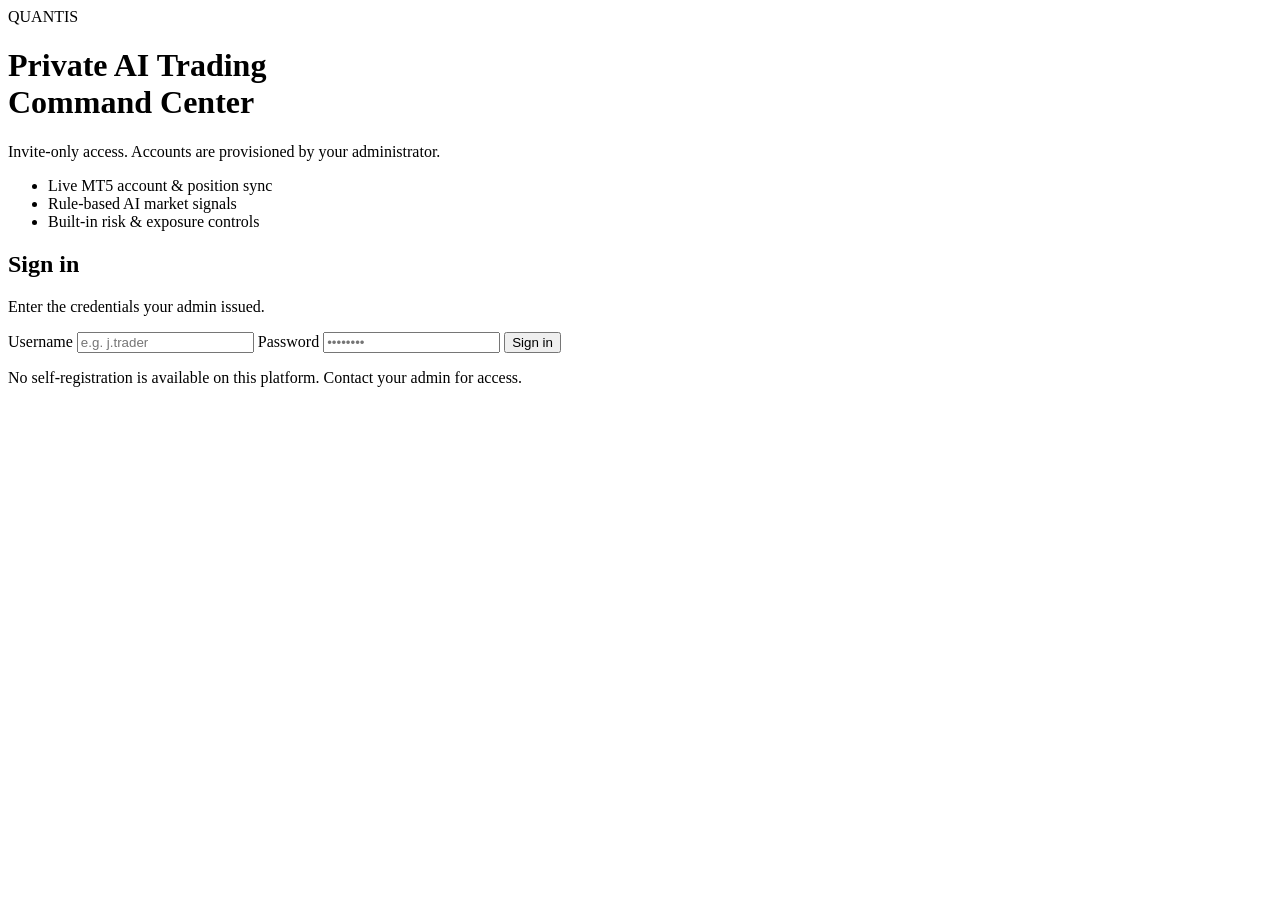
==== index.html @ 5a0a0c22 "Add files via upload" ====
<!DOCTYPE html>
<html lang="en">
<head>
<meta charset="UTF-8">
<meta name="viewport" content="width=device-width, initial-scale=1.0">
<title>Sign in · AI Trading Command Center</title>
<link rel="stylesheet" href="/css/style.css">
</head>
<body class="auth-body">

  <div class="auth-shell">
    <div class="auth-brand">
      <div class="brand-mark">
        <span class="brand-dot"></span>
        <span class="brand-name">QUANTIS</span>
      </div>
      <h1>Private AI Trading<br>Command Center</h1>
      <p class="brand-sub">Invite-only access. Accounts are provisioned by your administrator.</p>

      <ul class="brand-points">
        <li><span class="pt green"></span> Live MT5 account &amp; position sync</li>
        <li><span class="pt blue"></span> Rule-based AI market signals</li>
        <li><span class="pt orange"></span> Built-in risk &amp; exposure controls</li>
      </ul>
    </div>

    <div class="auth-panel">
      <form id="login-form" class="card auth-card" autocomplete="off">
        <h2>Sign in</h2>
        <p class="muted">Enter the credentials your admin issued.</p>

        <label for="username">Username</label>
        <input id="username" name="username" type="text" placeholder="e.g. j.trader" required>

        <label for="password">Password</label>
        <input id="password" name="password" type="password" placeholder="••••••••" required>

        <div id="login-error" class="form-error" hidden></div>

        <button type="submit" class="btn btn-primary btn-block" id="login-btn">Sign in</button>

        <p class="fine-print">No self-registration is available on this platform. Contact your admin for access.</p>
      </form>
    </div>
  </div>

  <script src="/js/api.js"></script>
  <script src="/js/app.js"></script>
</body>
</html>
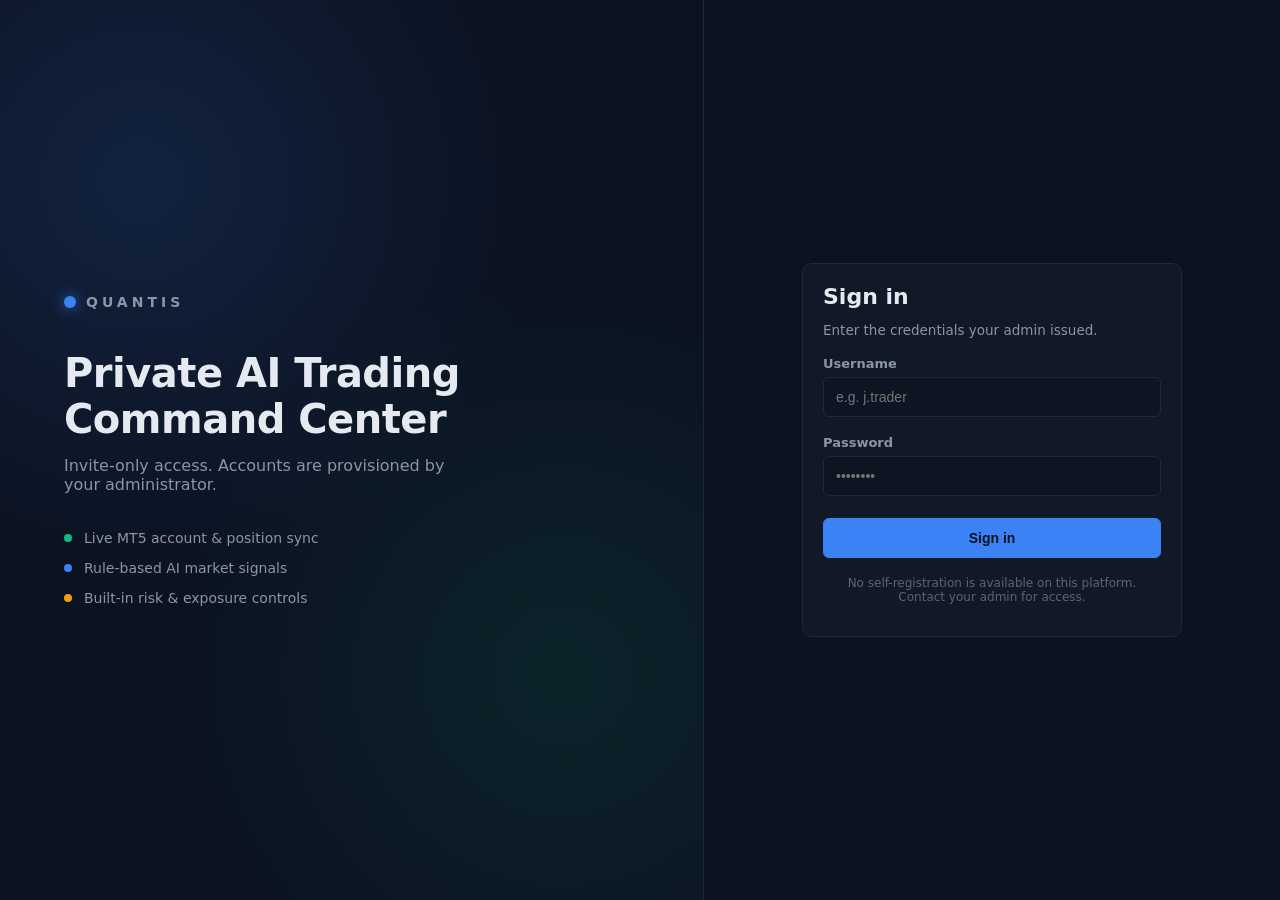
==== commit f295103e: "Update index.html" ====
--- a/index.html
+++ b/index.html
@@ -4,7 +4,7 @@
 <meta charset="UTF-8">
 <meta name="viewport" content="width=device-width, initial-scale=1.0">
 <title>Sign in · AI Trading Command Center</title>
-<link rel="stylesheet" href="/css/style.css">
+<link rel="stylesheet" href="style.css">
 </head>
 <body class="auth-body">
 
@@ -44,7 +44,7 @@
     </div>
   </div>
 
-  <script src="/js/api.js"></script>
-  <script src="/js/app.js"></script>
+  <script src="api.js"></script>
+  <script src="app.js"></script>
 </body>
 </html>
--- a/style.css
+++ b/style.css
@@ -0,0 +1,307 @@
+/* ==========================================================================
+   Private AI MT5 Trading Intelligence Dashboard — core stylesheet
+   Theme tokens per spec: bg #0B1220, card #111827, blue #3B82F6,
+   green #10B981, orange #F59E0B, red #EF4444
+   ========================================================================== */
+
+:root {
+  --bg: #0B1220;
+  --card: #111827;
+  --card-border: #1F2937;
+  --blue: #3B82F6;
+  --green: #10B981;
+  --orange: #F59E0B;
+  --red: #EF4444;
+
+  --text-primary: #E5E9F0;
+  --text-secondary: #8B95A7;
+  --text-muted: #5B6478;
+
+  --sidebar-w: 240px;
+  --radius: 10px;
+  --radius-sm: 6px;
+
+  --font-display: 'Segoe UI', 'Inter', system-ui, sans-serif;
+  --font-mono: 'SFMono-Regular', 'Consolas', 'Menlo', monospace;
+}
+
+* { box-sizing: border-box; }
+
+html, body {
+  margin: 0;
+  padding: 0;
+  background: var(--bg);
+  color: var(--text-primary);
+  font-family: var(--font-display);
+  -webkit-font-smoothing: antialiased;
+}
+
+a { color: inherit; text-decoration: none; }
+
+::selection { background: rgba(59, 130, 246, 0.35); }
+
+/* ---------- Buttons ---------- */
+.btn {
+  display: inline-flex;
+  align-items: center;
+  justify-content: center;
+  gap: 8px;
+  border: 1px solid var(--card-border);
+  background: #161F31;
+  color: var(--text-primary);
+  padding: 11px 18px;
+  border-radius: var(--radius-sm);
+  font-size: 14px;
+  font-weight: 600;
+  cursor: pointer;
+  transition: transform .08s ease, border-color .15s ease, background .15s ease;
+}
+.btn:hover { border-color: #2A3648; background: #1B2536; }
+.btn:active { transform: scale(0.98); }
+.btn:disabled { opacity: 0.5; cursor: not-allowed; }
+.btn-block { width: 100%; }
+
+.btn-primary { background: var(--blue); border-color: var(--blue); color: #0B1220; }
+.btn-primary:hover { background: #2f6fe0; border-color: #2f6fe0; }
+
+.btn-success { background: var(--green); border-color: var(--green); color: #06231A; }
+.btn-success:hover { background: #0ea371; }
+
+.btn-danger { background: transparent; border-color: var(--red); color: var(--red); }
+.btn-danger:hover { background: rgba(239, 68, 68, 0.1); }
+
+.btn-warning { background: transparent; border-color: var(--orange); color: var(--orange); }
+.btn-warning:hover { background: rgba(245, 158, 11, 0.1); }
+
+.btn-ghost { background: transparent; border-color: var(--card-border); }
+
+/* ---------- Cards ---------- */
+.card {
+  background: var(--card);
+  border: 1px solid var(--card-border);
+  border-radius: var(--radius);
+  padding: 20px;
+}
+
+.muted { color: var(--text-secondary); font-size: 13.5px; }
+
+/* ==========================================================================
+   AUTH PAGE
+   ========================================================================== */
+.auth-body {
+  min-height: 100vh;
+  display: flex;
+}
+
+.auth-shell {
+  display: grid;
+  grid-template-columns: 1.1fr 0.9fr;
+  width: 100%;
+  min-height: 100vh;
+}
+
+.auth-brand {
+  padding: 64px;
+  display: flex;
+  flex-direction: column;
+  justify-content: center;
+  background:
+    radial-gradient(circle at 20% 20%, rgba(59,130,246,0.14), transparent 45%),
+    radial-gradient(circle at 80% 75%, rgba(16,185,129,0.10), transparent 45%),
+    var(--bg);
+  border-right: 1px solid var(--card-border);
+}
+
+.brand-mark { display: flex; align-items: center; gap: 10px; margin-bottom: 40px; }
+.brand-dot {
+  width: 12px; height: 12px; border-radius: 50%;
+  background: var(--blue);
+  box-shadow: 0 0 14px rgba(59,130,246,0.8);
+}
+.brand-name { letter-spacing: 4px; font-weight: 700; font-size: 14px; color: var(--text-secondary); }
+
+.auth-brand h1 { font-size: 40px; line-height: 1.15; margin: 0 0 14px; letter-spacing: -0.5px; }
+.brand-sub { color: var(--text-secondary); max-width: 420px; margin: 0 0 36px; }
+
+.brand-points { list-style: none; padding: 0; margin: 0; display: flex; flex-direction: column; gap: 14px; }
+.brand-points li { display: flex; align-items: center; gap: 12px; color: var(--text-secondary); font-size: 14px; }
+.pt { width: 8px; height: 8px; border-radius: 50%; flex-shrink: 0; }
+.pt.green { background: var(--green); }
+.pt.blue { background: var(--blue); }
+.pt.orange { background: var(--orange); }
+
+.auth-panel { display: flex; align-items: center; justify-content: center; padding: 40px; }
+.auth-card { width: 100%; max-width: 380px; }
+.auth-card h2 { margin: 0 0 6px; font-size: 22px; }
+.auth-card label { display: block; margin: 18px 0 6px; font-size: 13px; color: var(--text-secondary); font-weight: 600; }
+.auth-card input {
+  width: 100%; padding: 11px 12px; border-radius: var(--radius-sm);
+  border: 1px solid var(--card-border); background: #0D1523; color: var(--text-primary); font-size: 14px;
+}
+.auth-card input:focus { outline: none; border-color: var(--blue); }
+.auth-card .btn { margin-top: 22px; }
+.form-error {
+  margin-top: 14px; padding: 10px 12px; border-radius: var(--radius-sm);
+  background: rgba(239,68,68,0.1); border: 1px solid rgba(239,68,68,0.3); color: var(--red); font-size: 13px;
+}
+.fine-print { margin-top: 18px; font-size: 12px; color: var(--text-muted); text-align: center; }
+
+@media (max-width: 860px) {
+  .auth-shell { grid-template-columns: 1fr; }
+  .auth-brand { display: none; }
+}
+
+/* ==========================================================================
+   APP SHELL (dashboard / profile / admin)
+   ========================================================================== */
+.app-shell {
+  display: grid;
+  grid-template-columns: var(--sidebar-w) 1fr;
+  min-height: 100vh;
+}
+
+/* ---------- Sidebar ---------- */
+.sidebar {
+  background: #0D1523;
+  border-right: 1px solid var(--card-border);
+  padding: 22px 14px;
+  display: flex;
+  flex-direction: column;
+  position: sticky;
+  top: 0;
+  height: 100vh;
+}
+
+.sidebar .brand-mark { padding: 0 8px; margin-bottom: 30px; }
+
+.nav-group { list-style: none; margin: 0; padding: 0; display: flex; flex-direction: column; gap: 2px; }
+.nav-group .nav-label {
+  font-size: 11px; letter-spacing: 1px; text-transform: uppercase;
+  color: var(--text-muted); padding: 16px 12px 8px;
+}
+
+.nav-link {
+  display: flex; align-items: center; gap: 12px;
+  padding: 10px 12px; border-radius: var(--radius-sm);
+  color: var(--text-secondary); font-size: 14px; font-weight: 500;
+  cursor: pointer; border: 1px solid transparent;
+}
+.nav-link .ic { width: 18px; text-align: center; font-size: 15px; opacity: .85; }
+.nav-link:hover { background: #161F31; color: var(--text-primary); }
+.nav-link.active { background: rgba(59,130,246,0.12); border-color: rgba(59,130,246,0.35); color: var(--text-primary); }
+
+.sidebar-footer { margin-top: auto; padding-top: 16px; border-top: 1px solid var(--card-border); }
+.side-user { display: flex; align-items: center; gap: 10px; padding: 8px 10px; }
+.avatar {
+  width: 32px; height: 32px; border-radius: 50%; background: var(--blue);
+  display: flex; align-items: center; justify-content: center; font-weight: 700; font-size: 13px; color: #06101F;
+  flex-shrink: 0;
+}
+.side-user-meta { line-height: 1.25; overflow: hidden; }
+.side-user-name { font-size: 13.5px; font-weight: 600; white-space: nowrap; overflow: hidden; text-overflow: ellipsis; }
+.side-user-role { font-size: 11.5px; color: var(--text-muted); }
+.logout-link { display: block; margin-top: 10px; font-size: 12.5px; color: var(--text-muted); padding: 4px 10px; cursor: pointer; }
+.logout-link:hover { color: var(--red); }
+
+/* ---------- Main content ---------- */
+.main {
+  padding: 26px 32px 60px;
+  max-width: 1400px;
+}
+
+.topbar { display: flex; align-items: center; justify-content: space-between; margin-bottom: 24px; }
+.topbar h1 { margin: 0; font-size: 22px; }
+.topbar .muted { margin-top: 2px; }
+
+.status-pill {
+  display: inline-flex; align-items: center; gap: 7px;
+  padding: 6px 12px; border-radius: 999px; font-size: 12.5px; font-weight: 600;
+  border: 1px solid var(--card-border); background: #0D1523;
+}
+.status-dot { width: 7px; height: 7px; border-radius: 50%; }
+.status-dot.on { background: var(--green); box-shadow: 0 0 8px rgba(16,185,129,.8); }
+.status-dot.off { background: var(--red); }
+
+/* ---------- Stat cards ---------- */
+.stat-grid {
+  display: grid;
+  grid-template-columns: repeat(4, 1fr);
+  gap: 16px;
+  margin-bottom: 24px;
+}
+.stat-card { display: flex; flex-direction: column; gap: 6px; }
+.stat-label { font-size: 12.5px; color: var(--text-secondary); font-weight: 600; text-transform: uppercase; letter-spacing: .4px; }
+.stat-value { font-size: 26px; font-weight: 700; font-family: var(--font-mono); }
+.stat-sub { font-size: 12.5px; }
+.up { color: var(--green); }
+.down { color: var(--red); }
+
+/* ---------- Sections ---------- */
+.section-title { display: flex; align-items: center; justify-content: space-between; margin: 30px 0 14px; }
+.section-title h2 { margin: 0; font-size: 16px; }
+
+.grid-2 { display: grid; grid-template-columns: 1.3fr 1fr; gap: 18px; }
+
+/* ---------- AI control center ---------- */
+.control-center { display: flex; flex-wrap: wrap; gap: 12px; }
+.control-center .btn { flex: 1 1 200px; padding: 14px; font-size: 13.5px; letter-spacing: .3px; }
+
+/* ---------- Opportunity / signal rows ---------- */
+.opp-row {
+  display: flex; align-items: center; justify-content: space-between;
+  padding: 12px 4px; border-bottom: 1px solid var(--card-border);
+}
+.opp-row:last-child { border-bottom: none; }
+.opp-symbol { display: flex; align-items: center; gap: 10px; font-weight: 600; }
+.opp-dir { font-size: 11px; font-weight: 700; padding: 3px 8px; border-radius: 4px; letter-spacing: .4px; }
+.opp-dir.BUY { background: rgba(16,185,129,0.15); color: var(--green); }
+.opp-dir.SELL { background: rgba(239,68,68,0.15); color: var(--red); }
+.opp-dir.HOLD { background: rgba(245,158,11,0.15); color: var(--orange); }
+
+.confidence-bar-track { width: 120px; height: 6px; border-radius: 3px; background: #1F2937; overflow: hidden; }
+.confidence-bar-fill { height: 100%; background: linear-gradient(90deg, var(--blue), var(--green)); }
+.confidence-pct { font-family: var(--font-mono); font-size: 13px; width: 42px; text-align: right; }
+
+/* ---------- Tables ---------- */
+table { width: 100%; border-collapse: collapse; font-size: 13.5px; }
+th { text-align: left; color: var(--text-secondary); font-weight: 600; font-size: 12px; text-transform: uppercase; letter-spacing: .4px; padding: 10px 8px; border-bottom: 1px solid var(--card-border); }
+td { padding: 12px 8px; border-bottom: 1px solid var(--card-border); }
+tr:last-child td { border-bottom: none; }
+.tag { font-size: 11px; font-weight: 700; padding: 3px 8px; border-radius: 4px; }
+.tag.LOW { background: rgba(16,185,129,0.15); color: var(--green); }
+.tag.MEDIUM { background: rgba(245,158,11,0.15); color: var(--orange); }
+.tag.HIGH { background: rgba(239,68,68,0.15); color: var(--red); }
+.tag.ADMIN { background: rgba(59,130,246,0.15); color: var(--blue); }
+.tag.TRADER { background: rgba(16,185,129,0.15); color: var(--green); }
+.tag.VIEWER { background: rgba(139,149,167,0.15); color: var(--text-secondary); }
+
+.empty-state { padding: 30px 10px; text-align: center; color: var(--text-muted); font-size: 13.5px; }
+
+/* ---------- Forms (settings / admin) ---------- */
+.form-row { display: flex; flex-direction: column; gap: 6px; margin-bottom: 16px; }
+.form-row label { font-size: 13px; color: var(--text-secondary); font-weight: 600; }
+.form-row input, .form-row select {
+  padding: 10px 12px; border-radius: var(--radius-sm); border: 1px solid var(--card-border);
+  background: #0D1523; color: var(--text-primary); font-size: 14px;
+}
+.form-row input:focus, .form-row select:focus { outline: none; border-color: var(--blue); }
+.form-inline { display: flex; gap: 12px; align-items: flex-end; flex-wrap: wrap; }
+
+.toast {
+  position: fixed; bottom: 24px; right: 24px; z-index: 50;
+  background: var(--card); border: 1px solid var(--card-border); border-left: 3px solid var(--blue);
+  padding: 12px 16px; border-radius: var(--radius-sm); font-size: 13.5px; max-width: 320px;
+  box-shadow: 0 10px 30px rgba(0,0,0,.4);
+}
+.toast.success { border-left-color: var(--green); }
+.toast.error { border-left-color: var(--red); }
+
+@media (max-width: 1100px) {
+  .stat-grid { grid-template-columns: repeat(2, 1fr); }
+  .grid-2 { grid-template-columns: 1fr; }
+}
+@media (max-width: 760px) {
+  .app-shell { grid-template-columns: 1fr; }
+  .sidebar { display: none; }
+  .stat-grid { grid-template-columns: 1fr; }
+}
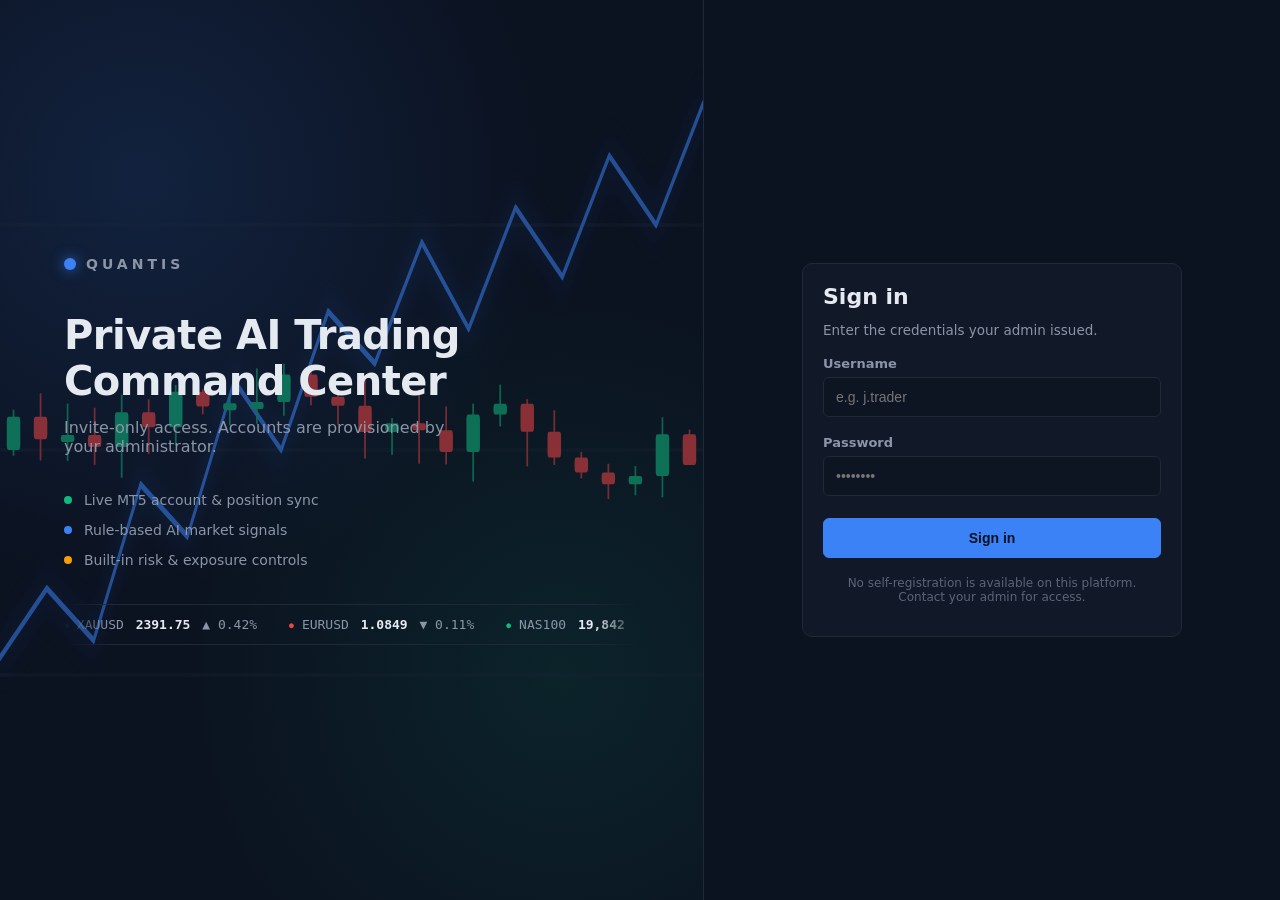
==== commit c4e98b29: "Add files via upload" ====
--- a/index.html
+++ b/index.html
@@ -10,6 +10,16 @@
 
   <div class="auth-shell">
     <div class="auth-brand">
+      <div class="candle-field" aria-hidden="true">
+        <svg viewBox="0 0 600 260" class="candle-svg" preserveAspectRatio="none">
+          <line x1="0" y1="65" x2="600" y2="65" class="grid-line"></line>
+          <line x1="0" y1="130" x2="600" y2="130" class="grid-line"></line>
+          <line x1="0" y1="195" x2="600" y2="195" class="grid-line"></line>
+          <polyline class="price-line" points="0,190 40,170 80,185 120,140 160,155 200,110 240,130 280,90 320,105 360,70 400,95 440,60 480,80 520,45 560,65 600,30"></polyline>
+          <g class="candles"></g>
+        </svg>
+      </div>
+
       <div class="brand-mark">
         <span class="brand-dot"></span>
         <span class="brand-name">QUANTIS</span>
@@ -22,6 +32,21 @@
         <li><span class="pt blue"></span> Rule-based AI market signals</li>
         <li><span class="pt orange"></span> Built-in risk &amp; exposure controls</li>
       </ul>
+
+      <div class="ticker-tape" aria-hidden="true">
+        <div class="ticker-track">
+          <span class="ticker-item up">XAUUSD <b>2391.75</b> ▲ 0.42%</span>
+          <span class="ticker-item down">EURUSD <b>1.0849</b> ▼ 0.11%</span>
+          <span class="ticker-item up">NAS100 <b>19,842</b> ▲ 0.87%</span>
+          <span class="ticker-item up">GBPUSD <b>1.2716</b> ▲ 0.05%</span>
+          <span class="ticker-item down">BTCUSD <b>63,504</b> ▼ 0.23%</span>
+          <span class="ticker-item up">XAUUSD <b>2391.75</b> ▲ 0.42%</span>
+          <span class="ticker-item down">EURUSD <b>1.0849</b> ▼ 0.11%</span>
+          <span class="ticker-item up">NAS100 <b>19,842</b> ▲ 0.87%</span>
+          <span class="ticker-item up">GBPUSD <b>1.2716</b> ▲ 0.05%</span>
+          <span class="ticker-item down">BTCUSD <b>63,504</b> ▼ 0.23%</span>
+        </div>
+      </div>
     </div>
 
     <div class="auth-panel">
@@ -44,6 +69,7 @@
     </div>
   </div>
 
+  <script src="config.js"></script>
   <script src="api.js"></script>
   <script src="app.js"></script>
 </body>
--- a/style.css
+++ b/style.css
@@ -305,3 +305,130 @@
   .sidebar { display: none; }
   .stat-grid { grid-template-columns: 1fr; }
 }
+
+/* ==========================================================================
+   LIVELY EXTRAS — animated candlestick hero, ticker tape, transitions
+   (added: no external images, everything drawn in SVG/CSS to avoid any
+   copyright/licensing risk when this repo goes public on GitHub Pages)
+   ========================================================================== */
+
+/* ---------- Candlestick hero (login page) ---------- */
+.candle-field {
+  position: absolute;
+  inset: 0;
+  overflow: hidden;
+  opacity: 0.55;
+  pointer-events: none;
+}
+.candle-svg { width: 100%; height: 100%; display: block; }
+.grid-line { stroke: var(--card-border); stroke-width: 1; opacity: 0.5; }
+.price-line {
+  fill: none;
+  stroke: var(--blue);
+  stroke-width: 2;
+  stroke-linecap: round;
+  stroke-linejoin: round;
+  filter: drop-shadow(0 0 6px rgba(59,130,246,0.55));
+  stroke-dasharray: 1400;
+  stroke-dashoffset: 1400;
+  animation: draw-line 3.2s ease-out forwards;
+}
+@keyframes draw-line {
+  to { stroke-dashoffset: 0; }
+}
+.candle-rect {
+  animation: candle-rise 0.5s ease-out backwards;
+}
+@keyframes candle-rise {
+  from { transform: scaleY(0); opacity: 0; }
+  to   { transform: scaleY(1); opacity: 1; }
+}
+
+.auth-brand { position: relative; overflow: hidden; }
+.auth-brand > *:not(.candle-field) { position: relative; z-index: 1; }
+
+/* ---------- Ticker tape ---------- */
+.ticker-tape {
+  margin-top: 36px;
+  overflow: hidden;
+  border-top: 1px solid var(--card-border);
+  border-bottom: 1px solid var(--card-border);
+  padding: 12px 0;
+  mask-image: linear-gradient(90deg, transparent, black 8%, black 92%, transparent);
+  -webkit-mask-image: linear-gradient(90deg, transparent, black 8%, black 92%, transparent);
+}
+.ticker-track {
+  display: flex;
+  gap: 32px;
+  width: max-content;
+  animation: ticker-scroll 22s linear infinite;
+}
+.ticker-item { font-family: var(--font-mono); font-size: 13px; color: var(--text-secondary); white-space: nowrap; }
+.ticker-item b { color: var(--text-primary); font-weight: 700; margin: 0 4px; }
+.ticker-item.up::before { content: "●"; color: var(--green); margin-right: 8px; font-size: 8px; vertical-align: middle; }
+.ticker-item.down::before { content: "●"; color: var(--red); margin-right: 8px; font-size: 8px; vertical-align: middle; }
+@keyframes ticker-scroll {
+  from { transform: translateX(0); }
+  to   { transform: translateX(-50%); }
+}
+
+/* ---------- Global page-load + interaction transitions ---------- */
+body { animation: page-fade-in 0.4s ease both; }
+@keyframes page-fade-in {
+  from { opacity: 0; }
+  to   { opacity: 1; }
+}
+
+.auth-card, .card {
+  animation: card-rise 0.45s cubic-bezier(0.16, 1, 0.3, 1) both;
+}
+@keyframes card-rise {
+  from { opacity: 0; transform: translateY(10px); }
+  to   { opacity: 1; transform: translateY(0); }
+}
+.stat-grid .stat-card:nth-child(1) { animation-delay: 0.02s; }
+.stat-grid .stat-card:nth-child(2) { animation-delay: 0.08s; }
+.stat-grid .stat-card:nth-child(3) { animation-delay: 0.14s; }
+.stat-grid .stat-card:nth-child(4) { animation-delay: 0.20s; }
+
+.btn { transition: transform .08s ease, border-color .18s ease, background .18s ease, box-shadow .18s ease; }
+.btn-primary:hover { box-shadow: 0 6px 20px rgba(59,130,246,0.35); transform: translateY(-1px); }
+.btn-success:hover { box-shadow: 0 6px 20px rgba(16,185,129,0.35); transform: translateY(-1px); }
+.btn-warning:hover { box-shadow: 0 6px 20px rgba(245,158,11,0.20); transform: translateY(-1px); }
+.btn-danger:hover  { box-shadow: 0 6px 20px rgba(239,68,68,0.20); transform: translateY(-1px); }
+
+.nav-link { transition: background .15s ease, color .15s ease, border-color .15s ease, padding-left .15s ease; }
+.nav-link:hover { padding-left: 16px; }
+
+.opp-row { transition: background .15s ease; }
+.opp-row:hover { background: rgba(59,130,246,0.05); border-radius: 6px; }
+
+.confidence-bar-fill {
+  transition: width 0.6s cubic-bezier(0.16, 1, 0.3, 1);
+}
+
+tbody tr { transition: background .15s ease; }
+tbody tr:hover { background: rgba(255,255,255,0.02); }
+
+.status-dot.on { animation: pulse-dot 2s ease-in-out infinite; }
+@keyframes pulse-dot {
+  0%, 100% { box-shadow: 0 0 8px rgba(16,185,129,.8); }
+  50% { box-shadow: 0 0 14px rgba(16,185,129,1); }
+}
+
+input, select { transition: border-color .15s ease, box-shadow .15s ease; }
+input:focus, select:focus { box-shadow: 0 0 0 3px rgba(59,130,246,0.15); }
+
+.toast { animation: toast-in 0.25s cubic-bezier(0.16, 1, 0.3, 1) both; }
+@keyframes toast-in {
+  from { opacity: 0; transform: translateY(8px) scale(0.98); }
+  to   { opacity: 1; transform: translateY(0) scale(1); }
+}
+
+@media (prefers-reduced-motion: reduce) {
+  *, *::before, *::after {
+    animation-duration: 0.001ms !important;
+    animation-iteration-count: 1 !important;
+    transition-duration: 0.001ms !important;
+  }
+}
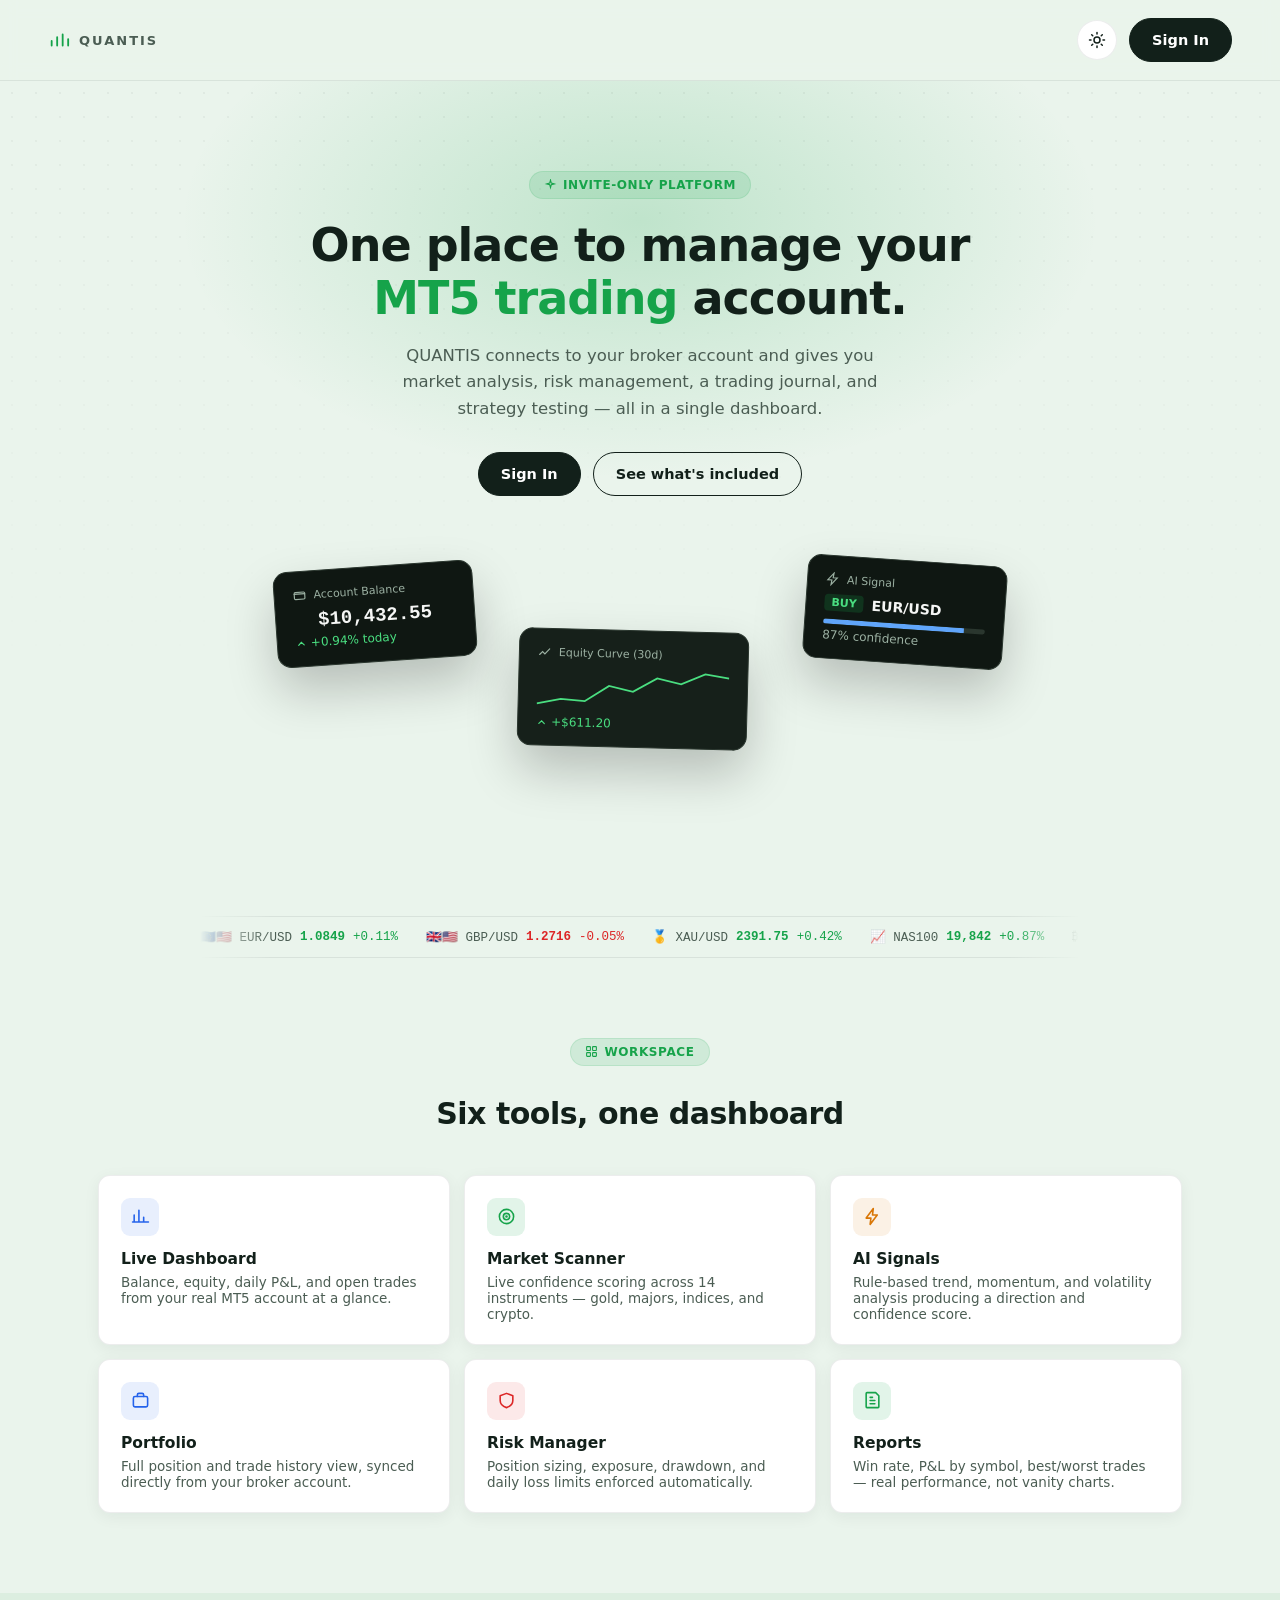
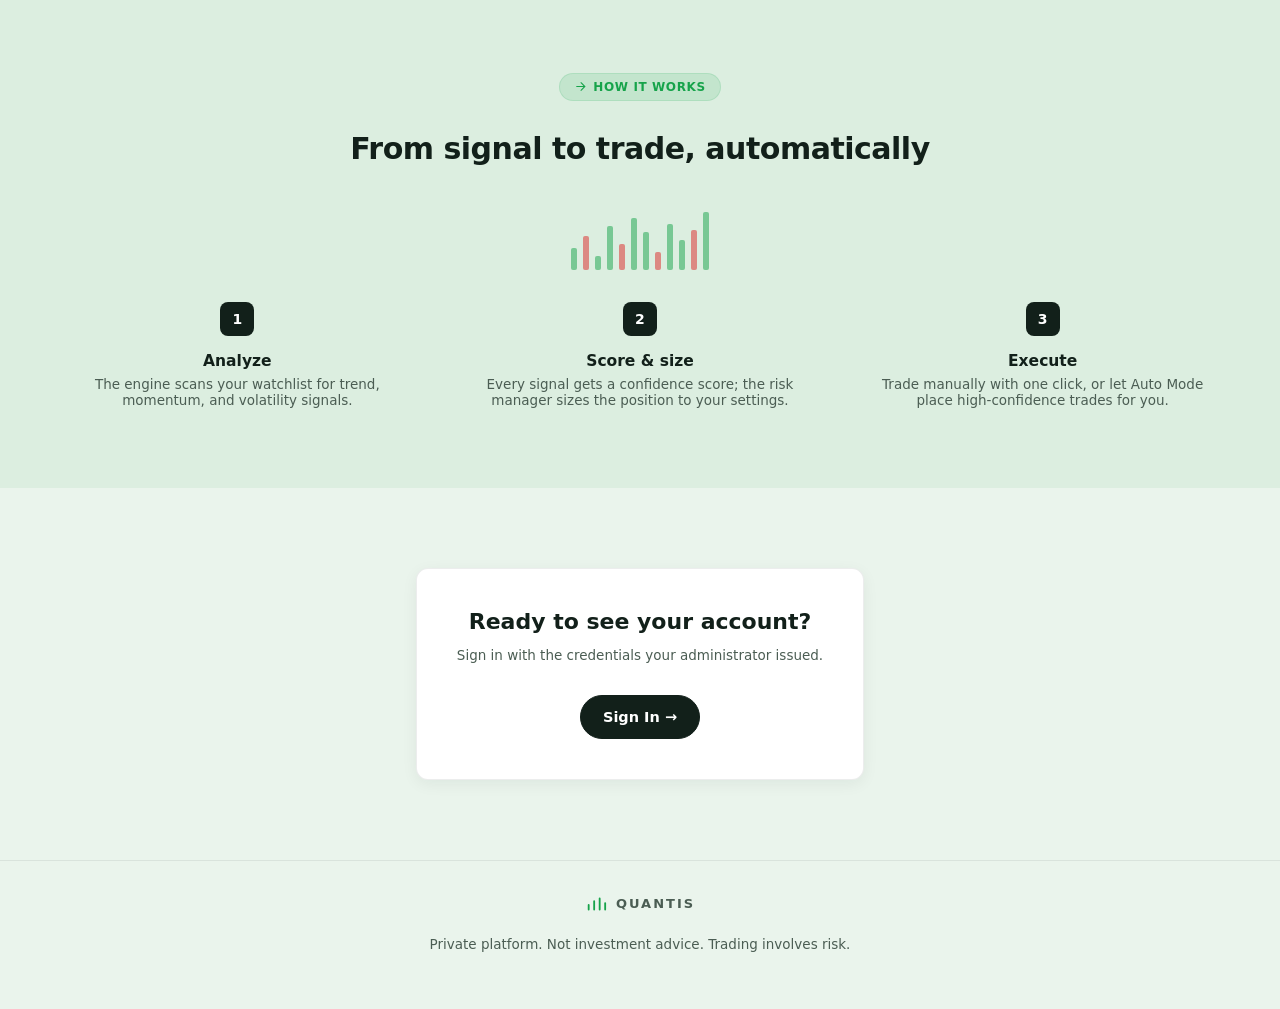
==== commit a7c8e35b: "Add files via upload" ====
--- a/index.html
+++ b/index.html
@@ -3,74 +3,220 @@
 <head>
 <meta charset="UTF-8">
 <meta name="viewport" content="width=device-width, initial-scale=1.0">
-<title>Sign in · AI Trading Command Center</title>
-<link rel="stylesheet" href="style.css">
+<title>QUANTIS · Trading Dashboard</title>
+<link rel="stylesheet" href="home.css">
 </head>
-<body class="auth-body">
-
-  <div class="auth-shell">
-    <div class="auth-brand">
-      <div class="candle-field" aria-hidden="true">
-        <svg viewBox="0 0 600 260" class="candle-svg" preserveAspectRatio="none">
-          <line x1="0" y1="65" x2="600" y2="65" class="grid-line"></line>
-          <line x1="0" y1="130" x2="600" y2="130" class="grid-line"></line>
-          <line x1="0" y1="195" x2="600" y2="195" class="grid-line"></line>
-          <polyline class="price-line" points="0,190 40,170 80,185 120,140 160,155 200,110 240,130 280,90 320,105 360,70 400,95 440,60 480,80 520,45 560,65 600,30"></polyline>
-          <g class="candles"></g>
-        </svg>
-      </div>
-
-      <div class="brand-mark">
-        <span class="brand-dot"></span>
-        <span class="brand-name">QUANTIS</span>
-      </div>
-      <h1>Private AI Trading<br>Command Center</h1>
-      <p class="brand-sub">Invite-only access. Accounts are provisioned by your administrator.</p>
-
-      <ul class="brand-points">
-        <li><span class="pt green"></span> Live MT5 account &amp; position sync</li>
-        <li><span class="pt blue"></span> Rule-based AI market signals</li>
-        <li><span class="pt orange"></span> Built-in risk &amp; exposure controls</li>
-      </ul>
-
-      <div class="ticker-tape" aria-hidden="true">
-        <div class="ticker-track">
-          <span class="ticker-item up">XAUUSD <b>2391.75</b> ▲ 0.42%</span>
-          <span class="ticker-item down">EURUSD <b>1.0849</b> ▼ 0.11%</span>
-          <span class="ticker-item up">NAS100 <b>19,842</b> ▲ 0.87%</span>
-          <span class="ticker-item up">GBPUSD <b>1.2716</b> ▲ 0.05%</span>
-          <span class="ticker-item down">BTCUSD <b>63,504</b> ▼ 0.23%</span>
-          <span class="ticker-item up">XAUUSD <b>2391.75</b> ▲ 0.42%</span>
-          <span class="ticker-item down">EURUSD <b>1.0849</b> ▼ 0.11%</span>
-          <span class="ticker-item up">NAS100 <b>19,842</b> ▲ 0.87%</span>
-          <span class="ticker-item up">GBPUSD <b>1.2716</b> ▲ 0.05%</span>
-          <span class="ticker-item down">BTCUSD <b>63,504</b> ▼ 0.23%</span>
-        </div>
-      </div>
-    </div>
-
-    <div class="auth-panel">
-      <form id="login-form" class="card auth-card" autocomplete="off">
-        <h2>Sign in</h2>
-        <p class="muted">Enter the credentials your admin issued.</p>
-
-        <label for="username">Username</label>
-        <input id="username" name="username" type="text" placeholder="e.g. j.trader" required>
-
-        <label for="password">Password</label>
-        <input id="password" name="password" type="password" placeholder="••••••••" required>
-
-        <div id="login-error" class="form-error" hidden></div>
-
-        <button type="submit" class="btn btn-primary btn-block" id="login-btn">Sign in</button>
-
-        <p class="fine-print">No self-registration is available on this platform. Contact your admin for access.</p>
-      </form>
-    </div>
-  </div>
-
-  <script src="config.js"></script>
-  <script src="api.js"></script>
-  <script src="app.js"></script>
+<body>
+
+<!-- ============================= NAV ============================= -->
+<header class="nav">
+  <div class="brand">
+    <svg class="brand-mark-icon" viewBox="0 0 24 24" fill="none" stroke="currentColor" stroke-width="2" stroke-linecap="round" aria-hidden="true">
+      <path d="M4 18V13M10 18V9M16 18V6M22 18V11"/>
+    </svg>
+    <span class="brand-name">QUANTIS</span>
+  </div>
+  <div class="nav-right">
+    <button class="theme-toggle" id="theme-toggle" aria-label="Toggle light and dark theme" type="button">
+      <svg class="icon-sun" viewBox="0 0 24 24" fill="none" stroke="currentColor" stroke-width="2" stroke-linecap="round" aria-hidden="true">
+        <circle cx="12" cy="12" r="4"/><path d="M12 2v2M12 20v2M4.93 4.93l1.41 1.41M17.66 17.66l1.41 1.41M2 12h2M20 12h2M4.93 19.07l1.41-1.41M17.66 6.34l1.41-1.41"/>
+      </svg>
+      <svg class="icon-moon" viewBox="0 0 24 24" fill="none" stroke="currentColor" stroke-width="2" stroke-linecap="round" aria-hidden="true">
+        <path d="M21 12.79A9 9 0 1111.21 3 7 7 0 0021 12.79z"/>
+      </svg>
+    </button>
+    <a href="login.html" class="btn btn-primary">Sign In</a>
+  </div>
+</header>
+
+<!-- ============================= HERO ============================= -->
+<section class="hero">
+  <div class="hero-bg-pattern" aria-hidden="true"></div>
+
+  <div class="hero-content">
+    <span class="eyebrow">
+      <svg viewBox="0 0 24 24" fill="none" stroke="currentColor" stroke-width="2" stroke-linecap="round" aria-hidden="true"><path d="M12 2l1.5 5.5L19 9l-5.5 1.5L12 16l-1.5-5.5L5 9l5.5-1.5L12 2z"/></svg>
+      Invite-only platform
+    </span>
+    <h1>One place to manage your<br><span class="accent">MT5 trading</span> account.</h1>
+    <p class="sub">
+      QUANTIS connects to your broker account and gives you market analysis,
+      risk management, a trading journal, and strategy testing — all in a
+      single dashboard.
+    </p>
+    <div class="cta-row">
+      <a href="login.html" class="btn btn-primary">Sign In</a>
+      <a href="#features" class="btn btn-ghost">See what's included</a>
+    </div>
+  </div>
+
+  <div class="hero-visual" role="img" aria-label="Preview of the QUANTIS dashboard showing account balance, equity curve, and an AI trading signal">
+    <div class="float-card float-card-1">
+      <div class="fc-head">
+        <svg viewBox="0 0 24 24" fill="none" stroke="currentColor" stroke-width="2" stroke-linecap="round" aria-hidden="true"><rect x="3" y="7" width="18" height="12" rx="2"/><path d="M3 10h18"/></svg>
+        <span class="fc-label">Account Balance</span>
+      </div>
+      <div class="fc-value">$10,432.55</div>
+      <div class="fc-sub up">
+        <svg viewBox="0 0 24 24" fill="none" stroke="currentColor" stroke-width="2.5" stroke-linecap="round" aria-hidden="true"><path d="M6 15l6-6 6 6"/></svg>
+        +0.94% today
+      </div>
+    </div>
+
+    <div class="float-card float-card-2">
+      <div class="fc-head">
+        <svg viewBox="0 0 24 24" fill="none" stroke="currentColor" stroke-width="2" stroke-linecap="round" aria-hidden="true"><path d="M3 17l5-5 4 4 8-9"/></svg>
+        <span class="fc-label">Equity Curve (30d)</span>
+      </div>
+      <svg viewBox="0 0 200 50" class="fc-chart" preserveAspectRatio="none" aria-hidden="true">
+        <polyline points="0,42 25,36 50,38 75,20 100,26 125,10 150,16 175,4 200,8"></polyline>
+      </svg>
+      <div class="fc-sub up">
+        <svg viewBox="0 0 24 24" fill="none" stroke="currentColor" stroke-width="2.5" stroke-linecap="round" aria-hidden="true"><path d="M6 15l6-6 6 6"/></svg>
+        +$611.20
+      </div>
+    </div>
+
+    <div class="float-card float-card-3">
+      <div class="fc-head">
+        <svg viewBox="0 0 24 24" fill="none" stroke="currentColor" stroke-width="2" stroke-linecap="round" aria-hidden="true"><path d="M13 2L3 14h7l-1 8 10-12h-7l1-8z"/></svg>
+        <span class="fc-label">AI Signal</span>
+      </div>
+      <div style="display:flex;align-items:center;gap:8px;margin:4px 0">
+        <span class="opp-dir BUY">BUY</span> <strong style="font-size:14px">EUR/USD</strong>
+      </div>
+      <div class="conf-track"><div class="conf-fill"></div></div>
+      <div class="fc-sub" style="color:var(--float-text-secondary)">87% confidence</div>
+    </div>
+  </div>
+
+  <div class="ticker-tape" aria-hidden="true">
+    <div class="ticker-track">
+      <span class="ticker-item up">🇪🇺🇺🇸 EUR/USD <b>1.0849</b> <span class="chg">+0.11%</span></span>
+      <span class="ticker-item down">🇬🇧🇺🇸 GBP/USD <b>1.2716</b> <span class="chg">-0.05%</span></span>
+      <span class="ticker-item up">🥇 XAU/USD <b>2391.75</b> <span class="chg">+0.42%</span></span>
+      <span class="ticker-item up">📈 NAS100 <b>19,842</b> <span class="chg">+0.87%</span></span>
+      <span class="ticker-item down">₿ BTC/USD <b>63,504</b> <span class="chg">-0.23%</span></span>
+      <span class="ticker-item up">🇪🇺🇺🇸 EUR/USD <b>1.0849</b> <span class="chg">+0.11%</span></span>
+      <span class="ticker-item down">🇬🇧🇺🇸 GBP/USD <b>1.2716</b> <span class="chg">-0.05%</span></span>
+      <span class="ticker-item up">🥇 XAU/USD <b>2391.75</b> <span class="chg">+0.42%</span></span>
+      <span class="ticker-item up">📈 NAS100 <b>19,842</b> <span class="chg">+0.87%</span></span>
+      <span class="ticker-item down">₿ BTC/USD <b>63,504</b> <span class="chg">-0.23%</span></span>
+    </div>
+  </div>
+</section>
+
+<!-- ============================= FEATURES ============================= -->
+<section class="section" id="features">
+  <div class="section-head">
+    <span class="eyebrow">
+      <svg viewBox="0 0 24 24" fill="none" stroke="currentColor" stroke-width="2" stroke-linecap="round" aria-hidden="true"><rect x="3" y="3" width="7" height="7" rx="1"/><rect x="14" y="3" width="7" height="7" rx="1"/><rect x="3" y="14" width="7" height="7" rx="1"/><rect x="14" y="14" width="7" height="7" rx="1"/></svg>
+      Workspace
+    </span>
+    <h2>Six tools, one dashboard</h2>
+  </div>
+
+  <div class="feature-grid">
+    <div class="card feature-card">
+      <div class="feature-ic blue" aria-hidden="true">
+        <svg viewBox="0 0 24 24" fill="none" stroke="currentColor" stroke-width="2" stroke-linecap="round"><path d="M4 19V10M10 19V4M16 19V13M22 19h-20"/></svg>
+      </div>
+      <h3>Live Dashboard</h3>
+      <p class="muted">Balance, equity, daily P&amp;L, and open trades from your real MT5 account at a glance.</p>
+    </div>
+    <div class="card feature-card">
+      <div class="feature-ic green" aria-hidden="true">
+        <svg viewBox="0 0 24 24" fill="none" stroke="currentColor" stroke-width="2" stroke-linecap="round"><circle cx="12" cy="12" r="9"/><circle cx="12" cy="12" r="4"/><circle cx="12" cy="12" r="0.7" fill="currentColor"/></svg>
+      </div>
+      <h3>Market Scanner</h3>
+      <p class="muted">Live confidence scoring across 14 instruments — gold, majors, indices, and crypto.</p>
+    </div>
+    <div class="card feature-card">
+      <div class="feature-ic orange" aria-hidden="true">
+        <svg viewBox="0 0 24 24" fill="none" stroke="currentColor" stroke-width="2" stroke-linecap="round" stroke-linejoin="round"><path d="M13 2L4 14h6l-1 8 9-12h-6l1-8z"/></svg>
+      </div>
+      <h3>AI Signals</h3>
+      <p class="muted">Rule-based trend, momentum, and volatility analysis producing a direction and confidence score.</p>
+    </div>
+    <div class="card feature-card">
+      <div class="feature-ic blue" aria-hidden="true">
+        <svg viewBox="0 0 24 24" fill="none" stroke="currentColor" stroke-width="2" stroke-linecap="round" stroke-linejoin="round"><rect x="3" y="7" width="18" height="13" rx="2"/><path d="M8 7V5a2 2 0 012-2h4a2 2 0 012 2v2"/></svg>
+      </div>
+      <h3>Portfolio</h3>
+      <p class="muted">Full position and trade history view, synced directly from your broker account.</p>
+    </div>
+    <div class="card feature-card">
+      <div class="feature-ic red" aria-hidden="true">
+        <svg viewBox="0 0 24 24" fill="none" stroke="currentColor" stroke-width="2" stroke-linecap="round" stroke-linejoin="round"><path d="M12 3l8 3v6c0 5-3.5 7.5-8 9-4.5-1.5-8-4-8-9V6l8-3z"/></svg>
+      </div>
+      <h3>Risk Manager</h3>
+      <p class="muted">Position sizing, exposure, drawdown, and daily loss limits enforced automatically.</p>
+    </div>
+    <div class="card feature-card">
+      <div class="feature-ic green" aria-hidden="true">
+        <svg viewBox="0 0 24 24" fill="none" stroke="currentColor" stroke-width="2" stroke-linecap="round" stroke-linejoin="round"><path d="M8 2h8l4 4v14a1 1 0 01-1 1H5a1 1 0 01-1-1V3a1 1 0 011-1z"/><path d="M9 12h6M9 16h6M9 8h3"/></svg>
+      </div>
+      <h3>Reports</h3>
+      <p class="muted">Win rate, P&amp;L by symbol, best/worst trades — real performance, not vanity charts.</p>
+    </div>
+  </div>
+</section>
+
+<!-- ============================= HOW IT WORKS ============================= -->
+<section class="section section-alt">
+  <div class="section-head">
+    <span class="eyebrow">
+      <svg viewBox="0 0 24 24" fill="none" stroke="currentColor" stroke-width="2" stroke-linecap="round" aria-hidden="true"><path d="M5 12h14M13 5l7 7-7 7"/></svg>
+      How it works
+    </span>
+    <h2>From signal to trade, automatically</h2>
+  </div>
+
+  <div class="market-graphic" aria-hidden="true">
+    <div class="bar" style="height:22px"></div><div class="bar red" style="height:34px"></div><div class="bar" style="height:14px"></div>
+    <div class="bar" style="height:44px"></div><div class="bar red" style="height:26px"></div><div class="bar" style="height:52px"></div>
+    <div class="bar" style="height:38px"></div><div class="bar red" style="height:18px"></div><div class="bar" style="height:46px"></div>
+    <div class="bar" style="height:30px"></div><div class="bar red" style="height:40px"></div><div class="bar" style="height:58px"></div>
+  </div>
+
+  <div class="steps-row">
+    <div class="step">
+      <div class="step-num">1</div>
+      <h3>Analyze</h3>
+      <p class="muted">The engine scans your watchlist for trend, momentum, and volatility signals.</p>
+    </div>
+    <div class="step">
+      <div class="step-num">2</div>
+      <h3>Score &amp; size</h3>
+      <p class="muted">Every signal gets a confidence score; the risk manager sizes the position to your settings.</p>
+    </div>
+    <div class="step">
+      <div class="step-num">3</div>
+      <h3>Execute</h3>
+      <p class="muted">Trade manually with one click, or let Auto Mode place high-confidence trades for you.</p>
+    </div>
+  </div>
+</section>
+
+<!-- ============================= CTA ============================= -->
+<section class="cta-section">
+  <div class="card cta-card">
+    <h2>Ready to see your account?</h2>
+    <p class="muted">Sign in with the credentials your administrator issued.</p>
+    <a href="login.html" class="btn btn-primary">Sign In →</a>
+  </div>
+</section>
+
+<footer class="footer">
+  <div class="brand">
+    <svg class="brand-mark-icon" viewBox="0 0 24 24" fill="none" stroke="currentColor" stroke-width="2" stroke-linecap="round" aria-hidden="true">
+      <path d="M4 18V13M10 18V9M16 18V6M22 18V11"/>
+    </svg>
+    <span class="brand-name">QUANTIS</span>
+  </div>
+  <p class="muted">Private platform. Not investment advice. Trading involves risk.</p>
+</footer>
+
+<script src="home.js"></script>
 </body>
 </html>
--- a/home.css
+++ b/home.css
@@ -0,0 +1,272 @@
+/* ==========================================================================
+   home.css — QUANTIS marketing homepage only.
+   Fully isolated from style.css (used by login/dashboard/admin/profile,
+   which stay dark regardless of this toggle). Theme switches via
+   [data-theme] on <html>, set by home.js and persisted in localStorage.
+   ========================================================================== */
+
+:root {
+  /* ---- Light theme (default) ---- */
+  --bg: #EAF4EC;
+  --bg-deep: #DCEEE0;
+  --text: #12201A;
+  --text-secondary: #4B5D53;
+  --text-muted: #7C8D82;
+
+  --card-bg: #FFFFFF;
+  --card-border: rgba(18,32,26,0.08);
+  --card-shadow: 0 4px 16px rgba(18,32,26,0.06);
+
+  --nav-bg: rgba(234,244,236,0.85);
+
+  --float-bg: #0F1712;
+  --float-bg-raised: #16201A;
+  --float-border: #2A362E;
+  --float-text: #F5F6F5;
+  --float-text-secondary: #9BB0A2;
+
+  --btn-primary-bg: #12201A;
+  --btn-primary-text: #FFFFFF;
+  --btn-ghost-border: #12201A;
+  --btn-ghost-text: #12201A;
+
+  --accent-green: #16A34A;
+  --accent-green-tint: rgba(22,163,74,0.12);
+  --accent-blue: #2563EB;
+  --accent-blue-tint: rgba(37,99,235,0.10);
+  --accent-orange: #D97706;
+  --accent-orange-tint: rgba(217,119,6,0.10);
+  --accent-red: #DC2626;
+  --accent-red-tint: rgba(220,38,38,0.10);
+
+  --glow: rgba(22,163,74,0.20);
+  --dot-pattern: rgba(18,32,26,0.08);
+
+  --radius: 12px;
+  --radius-sm: 8px;
+  --font-display: -apple-system, 'Segoe UI', Inter, system-ui, sans-serif;
+  --font-mono: 'SFMono-Regular', Consolas, Menlo, monospace;
+}
+
+[data-theme="dark"] {
+  --bg: #0A0C10;
+  --bg-deep: #121419;
+  --text: #F5F6F8;
+  --text-secondary: #9AA0AD;
+  --text-muted: #5B6270;
+
+  --card-bg: #121419;
+  --card-border: #23272F;
+  --card-shadow: 0 8px 24px rgba(0,0,0,0.24);
+
+  --nav-bg: rgba(10,12,16,0.9);
+
+  --float-bg: #181B22;
+  --float-bg-raised: #1D212B;
+  --float-border: #323844;
+  --float-text: #F5F6F8;
+  --float-text-secondary: #9AA0AD;
+
+  --btn-primary-bg: #3B82F6;
+  --btn-primary-text: #FFFFFF;
+  --btn-ghost-border: #23272F;
+  --btn-ghost-text: #F5F6F8;
+
+  --accent-green: #16A34A;
+  --accent-green-tint: rgba(22,163,74,0.14);
+  --accent-blue: #3B82F6;
+  --accent-blue-tint: rgba(59,130,246,0.14);
+  --accent-orange: #D97706;
+  --accent-orange-tint: rgba(217,119,6,0.14);
+  --accent-red: #DC2626;
+  --accent-red-tint: rgba(220,38,38,0.14);
+
+  --glow: rgba(59,130,246,0.20);
+  --dot-pattern: rgba(255,255,255,0.06);
+}
+
+* { box-sizing: border-box; }
+
+html, body {
+  margin: 0; padding: 0; overflow-x: hidden;
+  background: var(--bg); color: var(--text);
+  font-family: var(--font-display);
+  -webkit-font-smoothing: antialiased;
+  transition: background .2s ease, color .2s ease;
+}
+a { color: inherit; text-decoration: none; }
+svg { display: block; }
+
+/* ---------- Buttons ---------- */
+.btn {
+  display: inline-flex; align-items: center; justify-content: center; gap: 8px;
+  border: 1px solid var(--btn-ghost-border); background: transparent; color: var(--btn-ghost-text);
+  padding: 12px 22px; border-radius: 24px; font-size: 14.5px; font-weight: 600;
+  cursor: pointer; transition: transform .12s ease, opacity .12s ease;
+  min-height: 44px; /* real tap target size */
+}
+.btn:hover { transform: translateY(-1px); opacity: 0.85; }
+.btn:focus-visible { outline: 2px solid var(--accent-blue); outline-offset: 2px; }
+.btn-primary { background: var(--btn-primary-bg); border-color: var(--btn-primary-bg); color: var(--btn-primary-text); }
+.muted { color: var(--text-secondary); font-size: 13.5px; }
+
+/* ---------- Theme toggle ---------- */
+.theme-toggle {
+  width: 40px; height: 40px; border-radius: 50%;
+  border: 1px solid var(--card-border); background: var(--card-bg);
+  display: flex; align-items: center; justify-content: center;
+  cursor: pointer; color: var(--text); flex-shrink: 0;
+}
+.theme-toggle:focus-visible { outline: 2px solid var(--accent-blue); outline-offset: 2px; }
+.theme-toggle svg { width: 18px; height: 18px; }
+.theme-toggle .icon-moon { display: none; }
+[data-theme="dark"] .theme-toggle .icon-sun { display: none; }
+[data-theme="dark"] .theme-toggle .icon-moon { display: block; }
+
+.nav-right { display: flex; align-items: center; gap: 12px; }
+
+/* ---------- Nav ---------- */
+.nav {
+  display: flex; align-items: center; justify-content: space-between;
+  padding: 18px 48px; position: sticky; top: 0; z-index: 10;
+  background: var(--nav-bg); backdrop-filter: blur(8px);
+  border-bottom: 1px solid var(--card-border);
+}
+.brand { display: flex; align-items: center; gap: 9px; }
+.brand-mark-icon { width: 22px; height: 22px; color: var(--accent-green); }
+.brand-name { letter-spacing: 2px; font-weight: 700; font-size: 13px; color: var(--text-secondary); }
+
+/* ---------- Hero ---------- */
+.hero { padding: 90px 24px 0; text-align: center; position: relative; overflow: hidden; }
+.hero-bg-pattern {
+  position: absolute; inset: 0; opacity: 0.6; pointer-events: none;
+  background-image: radial-gradient(var(--dot-pattern) 1px, transparent 1px);
+  background-size: 24px 24px;
+  mask-image: linear-gradient(180deg, black, transparent 70%);
+  -webkit-mask-image: linear-gradient(180deg, black, transparent 70%);
+}
+.hero::before {
+  content: ""; position: absolute; top: -140px; left: 50%; transform: translateX(-50%);
+  width: 1000px; height: 560px; border-radius: 50%;
+  background: radial-gradient(ellipse, var(--glow), transparent 65%);
+  pointer-events: none;
+}
+.hero-content { max-width: 680px; margin: 0 auto; position: relative; z-index: 1; }
+.eyebrow {
+  display: inline-flex; align-items: center; gap: 6px;
+  font-size: 12px; font-weight: 600; letter-spacing: 0.6px; text-transform: uppercase;
+  color: var(--accent-green); margin-bottom: 20px;
+  border: 1px solid var(--accent-green-tint); background: var(--accent-green-tint);
+  padding: 6px 14px; border-radius: 20px;
+}
+.eyebrow svg { width: 13px; height: 13px; }
+.hero h1 { font-size: 46px; line-height: 1.15; letter-spacing: -1px; margin: 0 0 18px; font-weight: 700; color: var(--text); }
+.hero h1 .accent { color: var(--accent-green); }
+.hero p.sub { color: var(--text-secondary); font-size: 16.5px; max-width: 520px; margin: 0 auto 30px; line-height: 1.6; }
+.cta-row { display: flex; gap: 12px; justify-content: center; flex-wrap: wrap; margin-bottom: 14px; }
+
+/* ---------- Floating hero cards ---------- */
+.hero-visual { position: relative; max-width: 760px; margin: 64px auto 0; height: 300px; z-index: 1; }
+.float-card {
+  position: absolute; background: var(--float-bg); border: 1px solid var(--float-border);
+  border-radius: 14px; padding: 16px 18px; width: 200px; color: var(--float-text);
+  box-shadow: 0 24px 50px rgba(0,0,0,0.22);
+}
+.float-card-1 { top: 6px; left: 2%; transform: rotate(-4deg); }
+.float-card-2 { top: 70px; left: 34%; width: 230px; transform: rotate(1.5deg); z-index: 2; background: var(--float-bg-raised); }
+.float-card-3 { top: 0; right: 2%; transform: rotate(4deg); }
+.fc-head { display: flex; align-items: center; gap: 7px; margin-bottom: 8px; }
+.fc-head svg { width: 14px; height: 14px; color: var(--float-text-secondary); }
+.fc-label { font-size: 11px; color: var(--float-text-secondary); }
+.fc-value { font-family: var(--font-mono); font-size: 19px; font-weight: 700; }
+.fc-sub { font-size: 12px; margin-top: 4px; display: flex; align-items: center; gap: 4px; }
+.fc-sub svg { width: 11px; height: 11px; }
+.up { color: #4ADE80; } .down { color: #F87171; }
+.fc-chart { width: 100%; height: 44px; margin-top: 6px; }
+.fc-chart polyline { fill: none; stroke: #4ADE80; stroke-width: 2; }
+.opp-dir { font-size: 11px; font-weight: 600; padding: 2px 7px; border-radius: 4px; }
+.opp-dir.BUY { background: rgba(22,163,74,0.2); color: #4ADE80; }
+.conf-track { width: 100%; height: 5px; border-radius: 3px; background: var(--float-border); overflow: hidden; margin-top: 8px; }
+.conf-fill { height: 100%; background: #60A5FA; width: 87%; }
+
+@media (max-width: 760px) {
+  .hero-visual { height: auto; display: flex; flex-direction: column; gap: 14px; margin-top: 40px; }
+  .float-card { position: static; width: 100%; transform: none; }
+}
+
+/* ---------- Ticker ---------- */
+.ticker-tape {
+  margin-top: 56px; overflow: hidden; position: relative; z-index: 1;
+  border-top: 1px solid var(--card-border); border-bottom: 1px solid var(--card-border);
+  padding: 12px 0; max-width: 880px; margin-left: auto; margin-right: auto;
+  mask-image: linear-gradient(90deg, transparent, black 8%, black 92%, transparent);
+  -webkit-mask-image: linear-gradient(90deg, transparent, black 8%, black 92%, transparent);
+}
+.ticker-track { display: flex; gap: 28px; width: max-content; animation: ticker-scroll 26s linear infinite; }
+.ticker-item { font-family: var(--font-mono); font-size: 12.5px; color: var(--text-secondary); white-space: nowrap; display: inline-flex; align-items: center; gap: 6px; }
+.ticker-item b { color: var(--text); font-weight: 600; margin: 0 2px; }
+.ticker-item.up b, .ticker-item.up .chg { color: var(--accent-green); }
+.ticker-item.down b, .ticker-item.down .chg { color: var(--accent-red); }
+@keyframes ticker-scroll { from { transform: translateX(0); } to { transform: translateX(-50%); } }
+
+/* ---------- Sections ---------- */
+.section { padding: 80px 48px; max-width: 1180px; margin: 0 auto; }
+.section-alt { background: var(--bg-deep); max-width: none; }
+.section-alt > * { max-width: 1180px; margin-left: auto; margin-right: auto; }
+.section-head { text-align: center; margin-bottom: 44px; }
+.section-head h2 { font-size: 30px; margin: 10px 0 0; font-weight: 700; letter-spacing: -0.5px; color: var(--text); }
+
+.card { background: var(--card-bg); border: 1px solid var(--card-border); border-radius: var(--radius); padding: 22px; box-shadow: var(--card-shadow); }
+
+.feature-grid { display: grid; grid-template-columns: repeat(3, 1fr); gap: 14px; }
+.feature-card { text-align: left; transition: transform .15s ease; }
+.feature-card:hover { transform: translateY(-3px); }
+.feature-ic {
+  width: 38px; height: 38px; border-radius: 9px;
+  display: flex; align-items: center; justify-content: center;
+  margin-bottom: 14px;
+}
+.feature-ic svg { width: 19px; height: 19px; }
+.feature-ic.blue   { background: var(--accent-blue-tint); color: var(--accent-blue); }
+.feature-ic.green  { background: var(--accent-green-tint); color: var(--accent-green); }
+.feature-ic.orange { background: var(--accent-orange-tint); color: var(--accent-orange); }
+.feature-ic.red    { background: var(--accent-red-tint); color: var(--accent-red); }
+.feature-card h3 { margin: 0 0 6px; font-size: 15.5px; color: var(--text); font-weight: 600; }
+.feature-card p { margin: 0; }
+
+.steps-row { display: grid; grid-template-columns: repeat(3, 1fr); gap: 28px; position: relative; }
+.step { text-align: center; padding: 0 12px; }
+.step-num {
+  width: 34px; height: 34px; border-radius: 8px; background: var(--btn-primary-bg); color: var(--btn-primary-text);
+  font-weight: 700; display: flex; align-items: center; justify-content: center; margin: 0 auto 16px; font-size: 14px;
+}
+.step h3 { margin: 0 0 6px; font-size: 15.5px; color: var(--text); font-weight: 600; }
+.step p { margin: 0; }
+
+/* Decorative candlestick graphic, fully custom-drawn, no external image */
+.market-graphic { display: flex; align-items: flex-end; justify-content: center; gap: 6px; height: 60px; opacity: 0.5; margin: 0 auto 32px; }
+.market-graphic .bar { width: 6px; border-radius: 2px; background: var(--accent-green); }
+.market-graphic .bar.red { background: var(--accent-red); }
+
+.cta-section { padding: 80px 48px; display: flex; justify-content: center; }
+.cta-card { max-width: 460px; text-align: center; padding: 40px; }
+.cta-card h2 { margin: 0 0 8px; font-size: 22px; font-weight: 700; color: var(--text); }
+.cta-card .btn { margin-top: 18px; }
+
+.footer { padding: 32px 48px 44px; display: flex; flex-direction: column; align-items: center; gap: 8px; border-top: 1px solid var(--card-border); }
+
+@media (max-width: 860px) {
+  .hero h1 { font-size: 32px; }
+  .feature-grid { grid-template-columns: 1fr; }
+  .steps-row { grid-template-columns: 1fr; gap: 32px; }
+  .nav, .section, .cta-section { padding-left: 20px; padding-right: 20px; }
+}
+@media (max-width: 480px) {
+  .hero h1 { font-size: 27px; }
+  .cta-row { flex-direction: column; width: 100%; }
+  .cta-row .btn { width: 100%; }
+}
+
+@media (prefers-reduced-motion: reduce) {
+  *, *::before, *::after { animation-duration: 0.001ms !important; transition-duration: 0.001ms !important; }
+}
